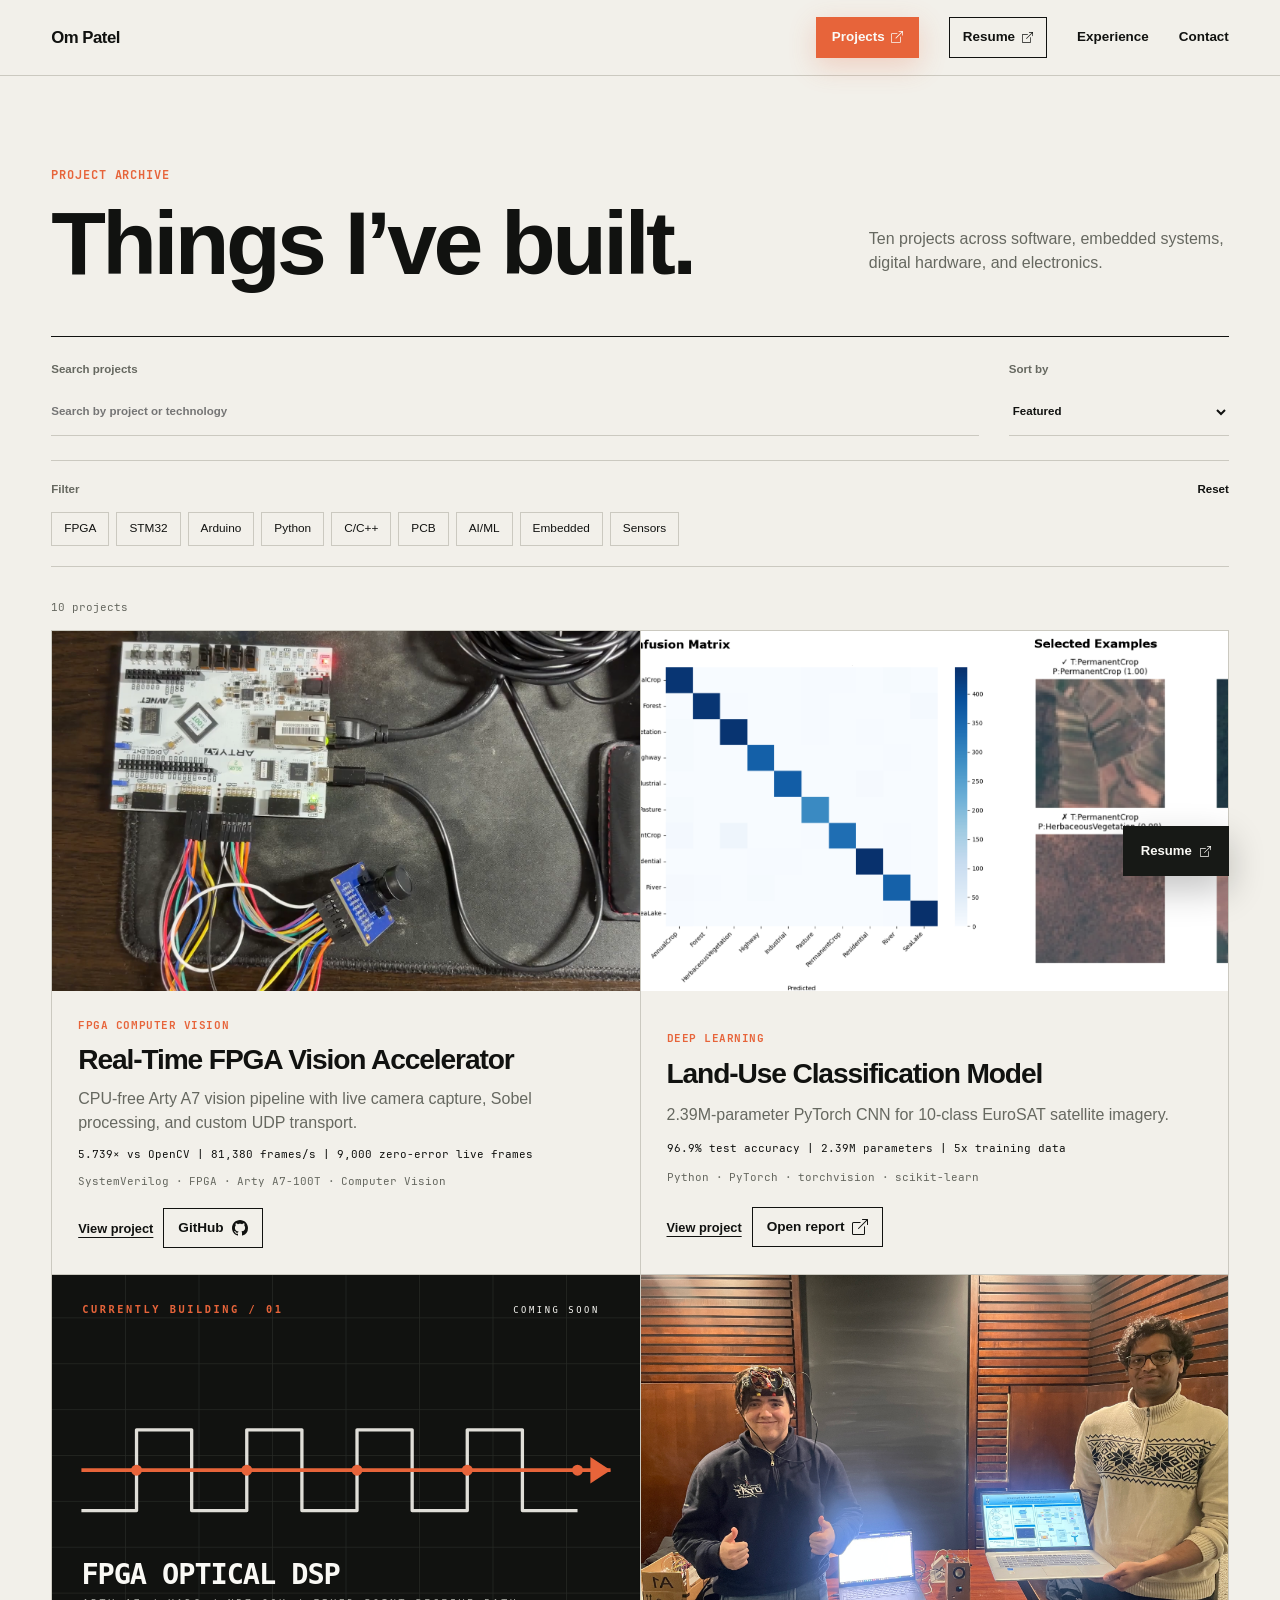
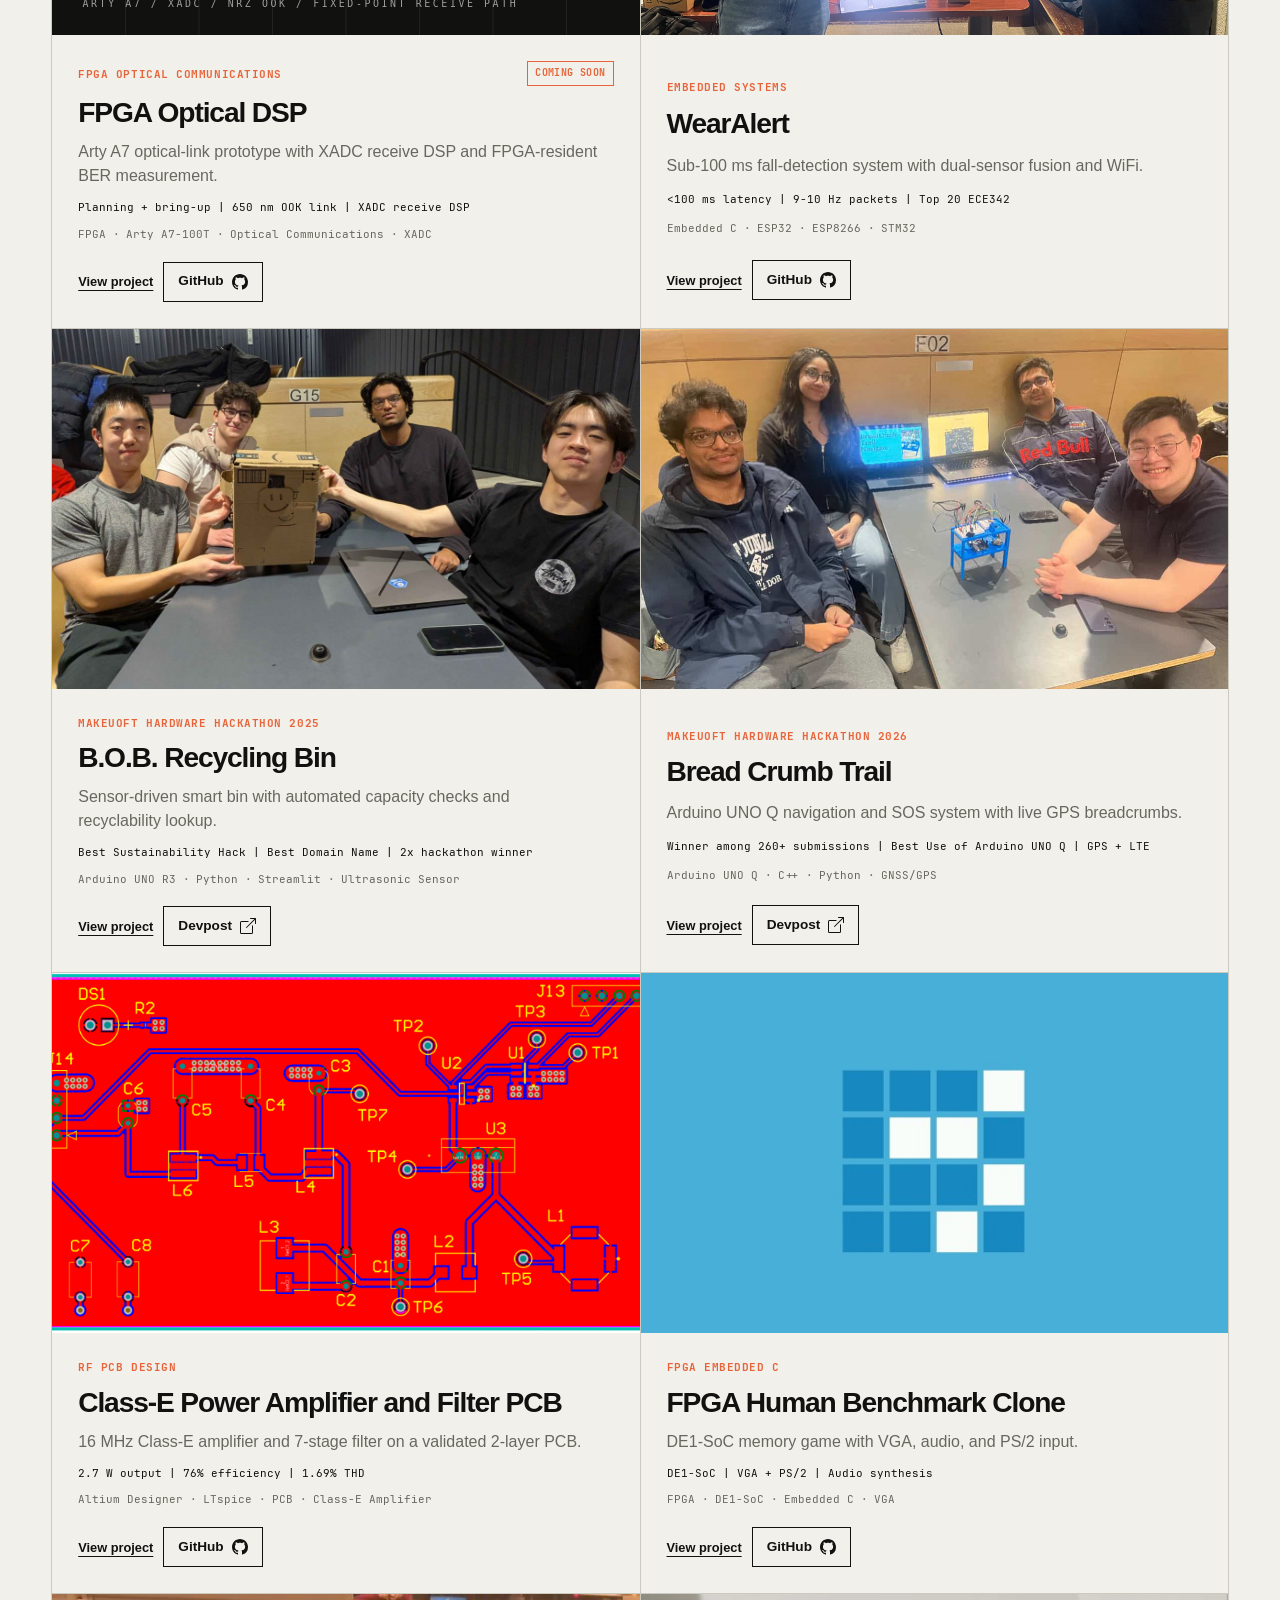
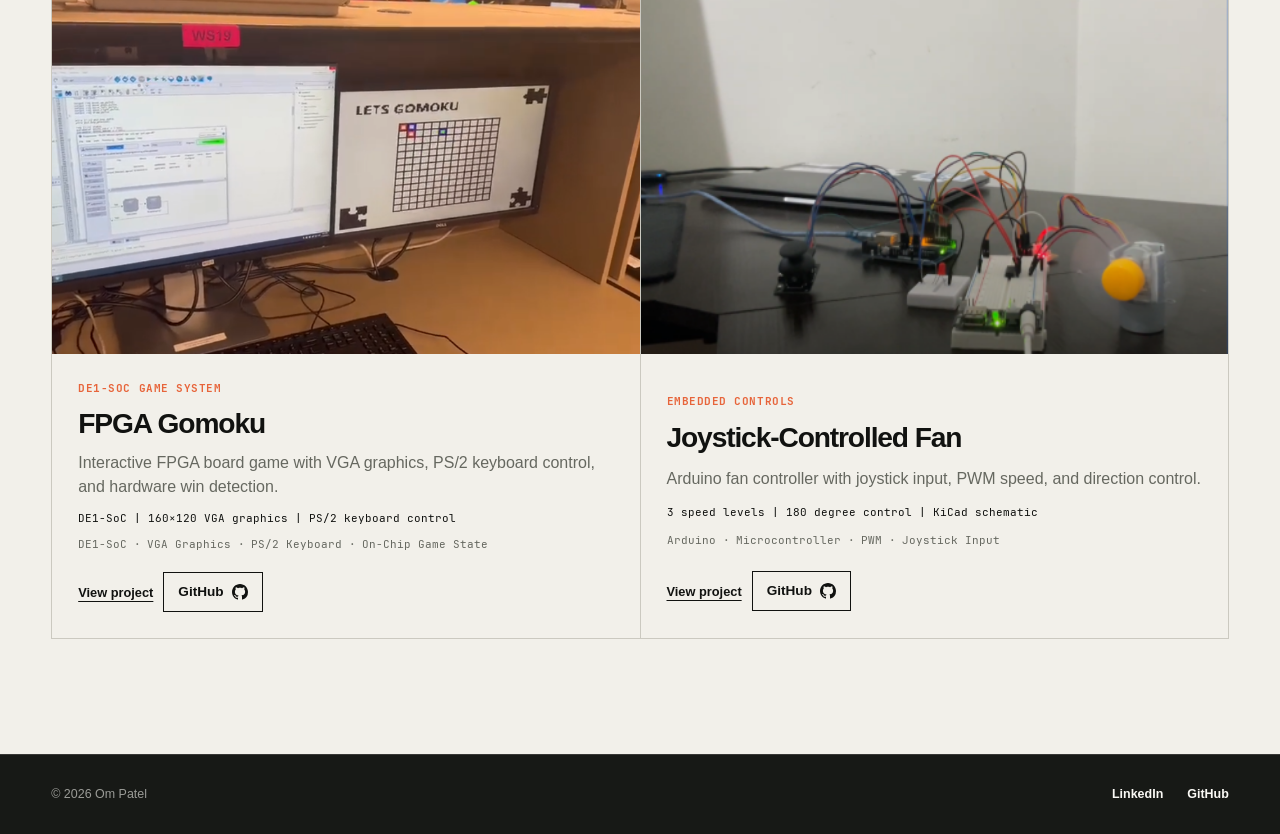
==== projects/index.html @ bb27e482 "update urls" ====
<!DOCTYPE html>
<html lang="en">
<head>
  <meta charset="UTF-8" />
  <meta name="viewport" content="width=device-width, initial-scale=1.0" />
  <base href="/" />
  <meta name="description" content="Engineering projects by Om Patel across software, embedded systems, FPGA, PCB design, and machine learning." />
  <meta property="og:title" content="Projects | Om Patel" />
  <meta property="og:description" content="Software, embedded systems, FPGA, PCB, and machine learning projects." />
  <meta property="og:type" content="website" />
  <meta property="og:url" content="https://ompatel.ca/projects/" />
  <meta property="og:site_name" content="Om Patel" />
  <meta property="og:image" content="https://ompatel.ca/statics/deepLearningProject/confusionAndExample.png" />
  <meta property="og:image:secure_url" content="https://ompatel.ca/statics/deepLearningProject/confusionAndExample.png" />
  <meta property="og:image:type" content="image/png" />
  <meta property="og:image:width" content="2140" />
  <meta property="og:image:height" content="924" />
  <meta property="og:image:alt" content="Land-use classification confusion matrix and prediction examples" />
  <meta name="twitter:card" content="summary_large_image" />
  <meta name="twitter:title" content="Projects | Om Patel" />
  <meta name="twitter:description" content="Software, embedded systems, FPGA, PCB, and machine learning projects." />
  <meta name="twitter:image" content="https://ompatel.ca/statics/deepLearningProject/confusionAndExample.png" />
  <meta name="twitter:image:alt" content="Land-use classification confusion matrix and prediction examples" />
  <link rel="canonical" href="https://ompatel.ca/projects/" />
  <title>Projects | Om Patel</title>
  <script>
    if (window.location.pathname.endsWith("/index.html")) {
      window.history.replaceState(null, "", window.location.pathname.replace(/index\.html$/, "") + window.location.search + window.location.hash);
    }
  </script>
  <link rel="preload" as="font" href="fonts/JetBrainsMono-Regular.woff2" type="font/woff2" crossorigin>
  <link rel="stylesheet" href="style.css?v=20260817-1" />
</head>
<body data-page="projects">
  <header class="site-header solid-header">
    <a class="brand" href="/" aria-label="Om Patel home">Om Patel</a>
    <button class="nav-toggle" type="button" aria-label="Toggle navigation" aria-expanded="false">
      <span class="svg-icon icon-distribute-vertical" aria-hidden="true"></span>
    </button>
    <nav class="site-nav" aria-label="Primary navigation">
      <a class="nav-projects" href="/projects/" aria-current="page">Projects <span class="svg-icon icon-external" aria-hidden="true"></span></a>
      <a class="nav-resume" href="statics/resume/Om_Patel_Resume.pdf" target="_blank" rel="noopener">Resume <span class="svg-icon icon-external" aria-hidden="true"></span></a>
      <a href="/#experience-list">Experience</a>
      <a class="nav-contact" href="mailto:omprakash.patel@mail.utoronto.ca">Contact</a>
    </nav>
  </header>

  <main>
    <section class="projects-hero section-shell">
      <div>
        <p class="eyebrow">Project archive</p>
        <h1>Things I’ve built.</h1>
      </div>
      <p>Ten projects across software, embedded systems, digital hardware, and electronics.</p>
    </section>

    <section class="project-browser section-shell">
      <div class="browser-controls">
        <label class="search-box">
          <span>Search projects</span>
          <input id="project-search" type="search" placeholder="Search by project or technology" autocomplete="off" />
        </label>
        <label class="sort-box">
          <span>Sort by</span>
          <select id="project-sort">
            <option value="impact">Featured</option>
            <option value="recent">Newest</option>
            <option value="name">Name</option>
          </select>
        </label>
      </div>
      <div class="filter-shell">
        <div class="filter-head">
          <span>Filter</span>
          <button class="text-button" id="clear-filters" type="button">Reset</button>
        </div>
        <div class="filter-chips" id="project-filters" aria-label="Project filters"></div>
      </div>
      <p class="result-count" id="result-count"></p>
      <div class="project-list" id="project-list" aria-live="polite"></div>
    </section>
  </main>

  <footer class="site-footer">
    <p>© 2026 Om Patel</p>
    <div class="footer-socials">
      <a href="https://www.linkedin.com/in/om-patel-op" target="_blank" rel="noopener">LinkedIn</a>
      <a href="https://github.com/OP-Patel" target="_blank" rel="noopener">GitHub</a>
    </div>
  </footer>

  <a class="resume-dock" href="statics/resume/Om_Patel_Resume.pdf" target="_blank" rel="noopener" aria-label="Open Om Patel's Resume PDF">
    <span>Resume</span>
    <span class="svg-icon icon-external" aria-hidden="true"></span>
  </a>

  <div class="modal" id="project-modal" aria-hidden="true" role="dialog" aria-modal="true" aria-labelledby="modal-title" aria-describedby="modal-summary">
    <div class="modal-card">
      <header class="modal-header">
        <div>
          <p class="eyebrow" id="modal-type"></p>
          <h2 id="modal-title"></h2>
          <p id="modal-summary"></p>
        </div>
        <button class="icon-btn" id="modal-close" type="button" aria-label="Close project details"><svg class="control-icon" aria-hidden="true" viewBox="0 0 24 24" fill="none"><path d="M6 6l12 12M18 6 6 18" /></svg></button>
      </header>
      <div class="modal-body">
        <section class="gallery" aria-label="Project gallery">
          <button class="gallery-btn prev" id="slide-prev" type="button" aria-label="Previous image"><svg class="control-icon" aria-hidden="true" viewBox="0 0 24 24" fill="none"><path d="m15 18-6-6 6-6" /></svg></button>
          <div class="gallery-stage" id="modal-gallery"></div>
          <button class="gallery-btn next" id="slide-next" type="button" aria-label="Next image"><svg class="control-icon" aria-hidden="true" viewBox="0 0 24 24" fill="none"><path d="m9 6 6 6-6 6" /></svg></button>
        </section>
        <aside class="modal-details">
          <div class="stat-row" id="modal-stats"></div>
          <h3>What I built</h3>
          <ul id="modal-details"></ul>
          <h3>Tools</h3>
          <div class="tag-row" id="modal-tags"></div>
          <div class="modal-links" id="modal-links"></div>
        </aside>
      </div>
    </div>
  </div>

  <script src="script.js?v=20260817-1"></script>
</body>
</html>
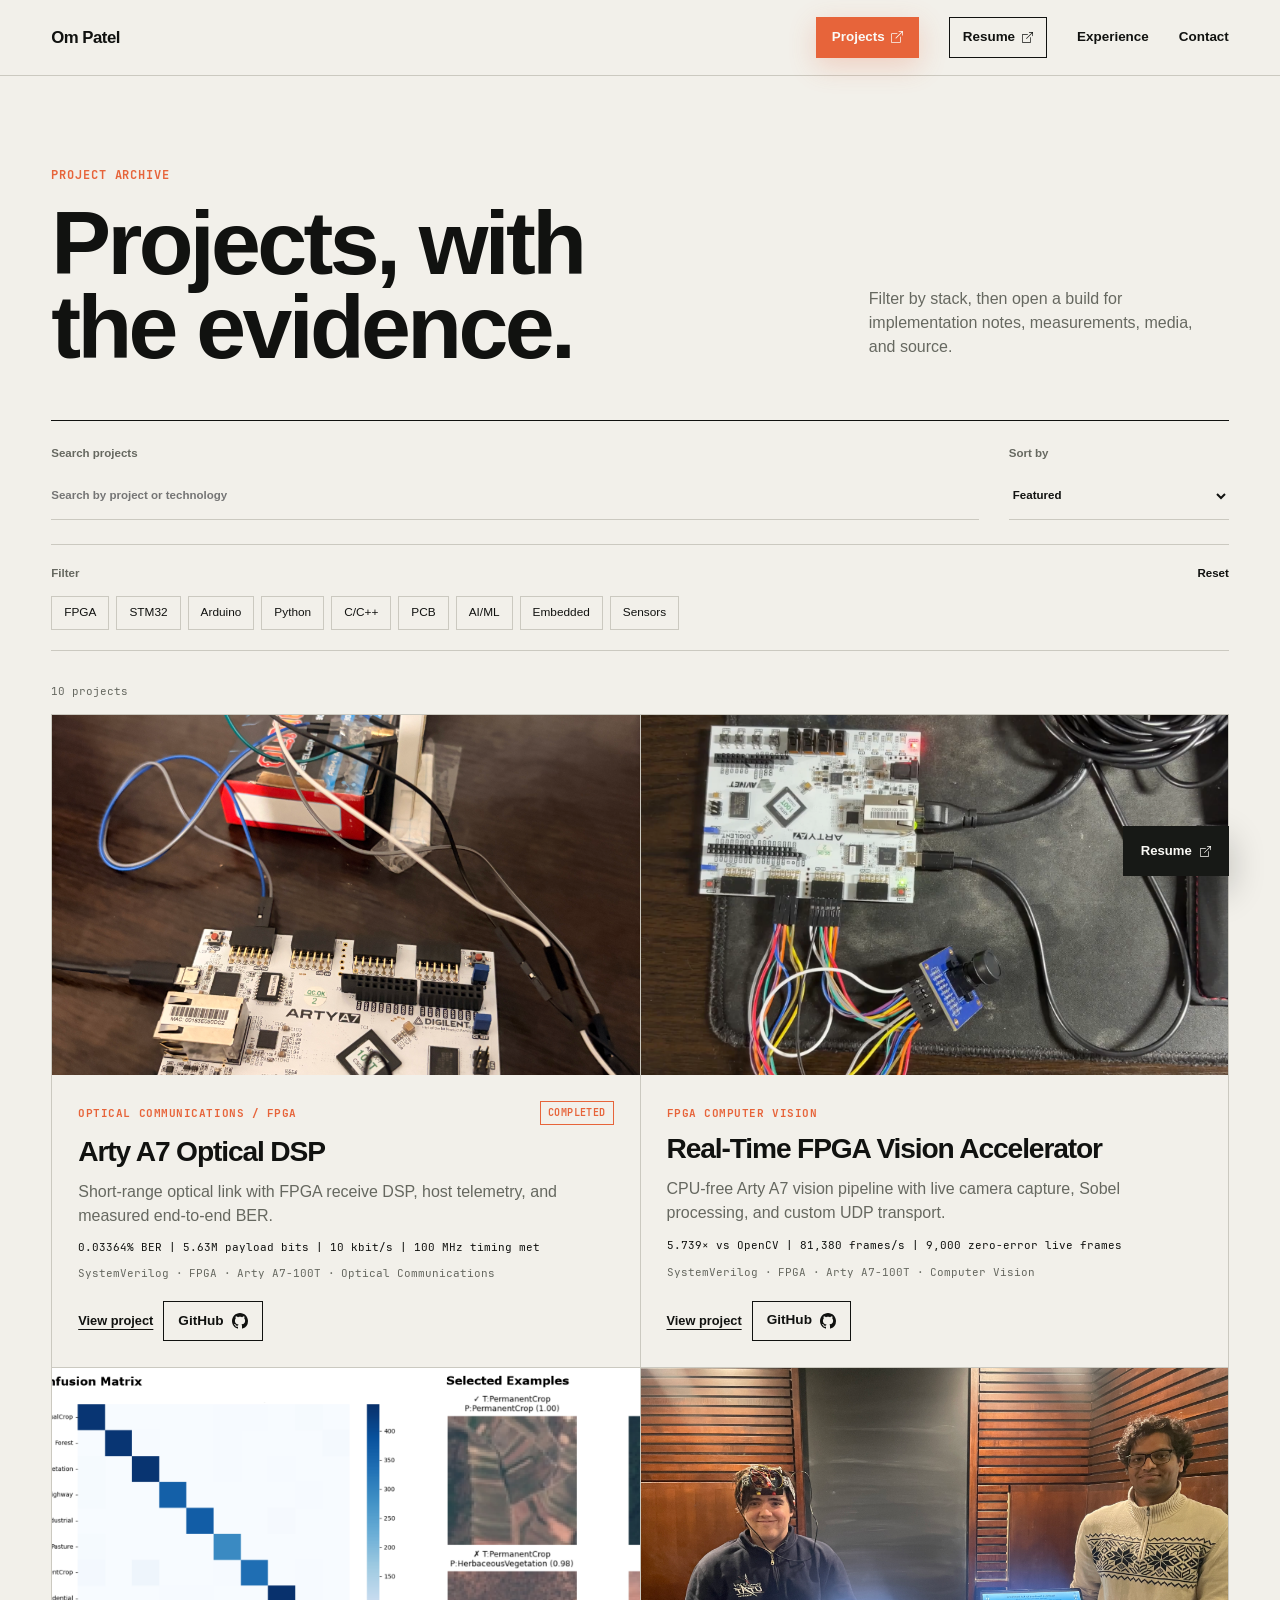
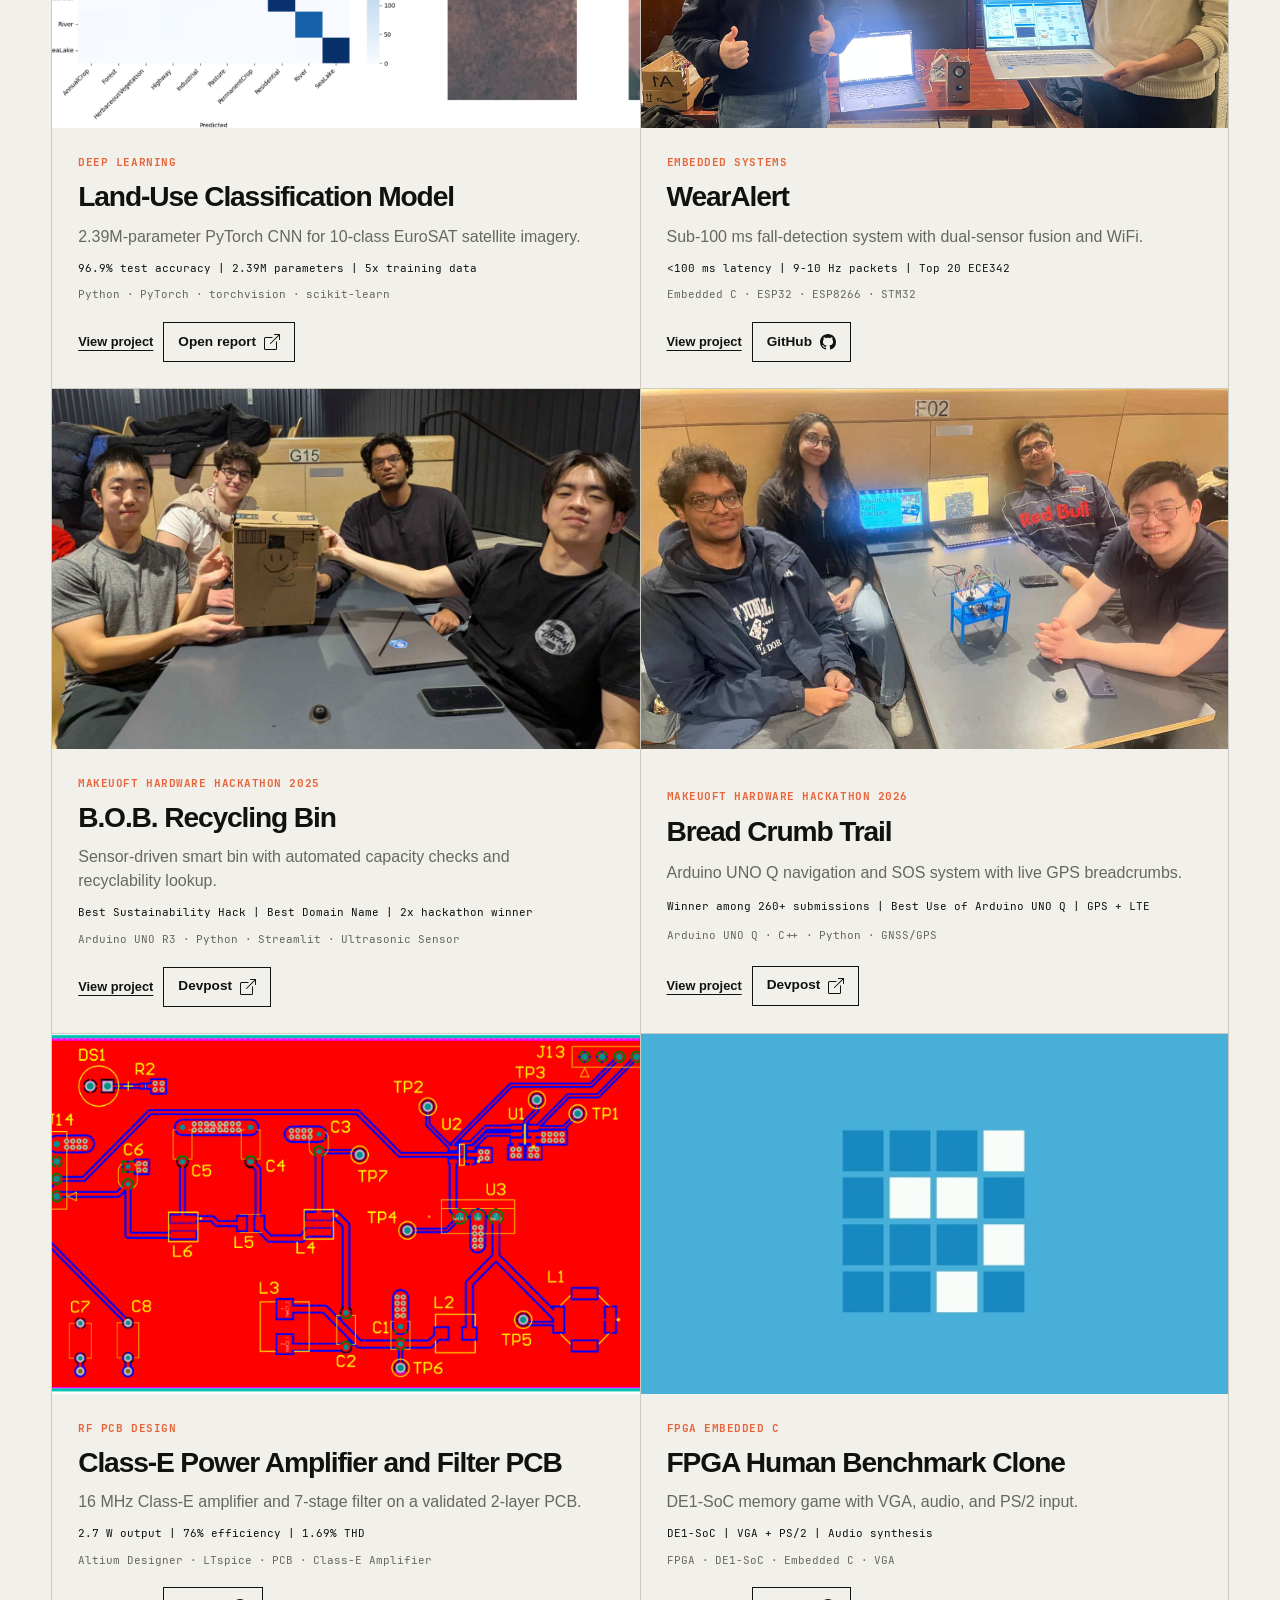
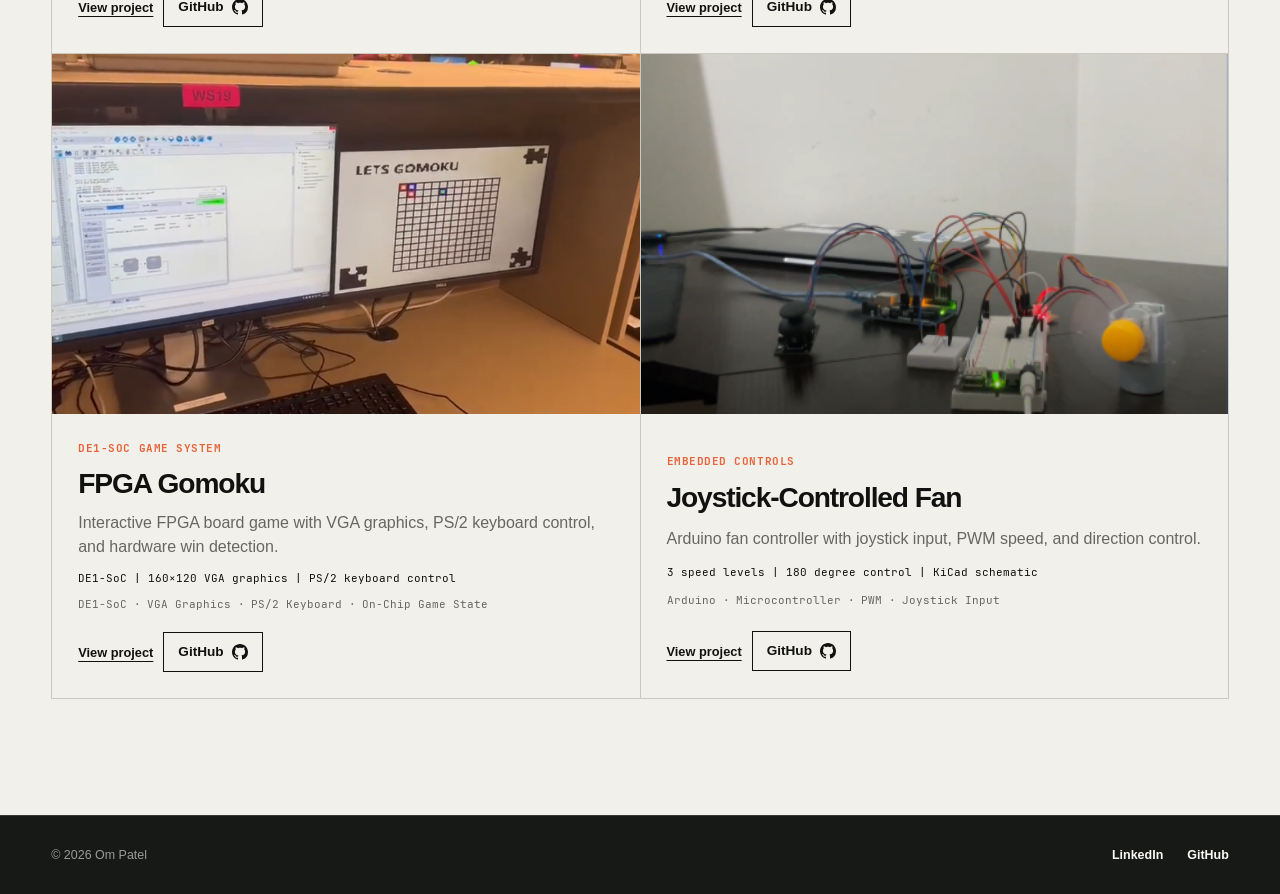
==== commit 69c58890: "update optical dsp project" ====
--- a/projects/index.html
+++ b/projects/index.html
@@ -4,23 +4,23 @@
   <meta charset="UTF-8" />
   <meta name="viewport" content="width=device-width, initial-scale=1.0" />
   <base href="/" />
-  <meta name="description" content="Engineering projects by Om Patel across software, embedded systems, FPGA, PCB design, and machine learning." />
+  <meta name="description" content="Measured engineering projects by Om Patel across FPGA, embedded systems, software, PCB design, and machine learning." />
   <meta property="og:title" content="Projects | Om Patel" />
   <meta property="og:description" content="Software, embedded systems, FPGA, PCB, and machine learning projects." />
   <meta property="og:type" content="website" />
   <meta property="og:url" content="https://ompatel.ca/projects/" />
   <meta property="og:site_name" content="Om Patel" />
-  <meta property="og:image" content="https://ompatel.ca/statics/deepLearningProject/confusionAndExample.png" />
-  <meta property="og:image:secure_url" content="https://ompatel.ca/statics/deepLearningProject/confusionAndExample.png" />
-  <meta property="og:image:type" content="image/png" />
-  <meta property="og:image:width" content="2140" />
-  <meta property="og:image:height" content="924" />
-  <meta property="og:image:alt" content="Land-use classification confusion matrix and prediction examples" />
+  <meta property="og:image" content="https://ompatel.ca/statics/optical-dsp/normal-light-pic.JPG" />
+  <meta property="og:image:secure_url" content="https://ompatel.ca/statics/optical-dsp/normal-light-pic.JPG" />
+  <meta property="og:image:type" content="image/jpeg" />
+  <meta property="og:image:width" content="5712" />
+  <meta property="og:image:height" content="4284" />
+  <meta property="og:image:alt" content="Arty A7 optical DSP prototype with laser and photodiode receiver" />
   <meta name="twitter:card" content="summary_large_image" />
   <meta name="twitter:title" content="Projects | Om Patel" />
   <meta name="twitter:description" content="Software, embedded systems, FPGA, PCB, and machine learning projects." />
-  <meta name="twitter:image" content="https://ompatel.ca/statics/deepLearningProject/confusionAndExample.png" />
-  <meta name="twitter:image:alt" content="Land-use classification confusion matrix and prediction examples" />
+  <meta name="twitter:image" content="https://ompatel.ca/statics/optical-dsp/normal-light-pic.JPG" />
+  <meta name="twitter:image:alt" content="Arty A7 optical DSP prototype with laser and photodiode receiver" />
   <link rel="canonical" href="https://ompatel.ca/projects/" />
   <title>Projects | Om Patel</title>
   <script>
@@ -29,7 +29,7 @@
     }
   </script>
   <link rel="preload" as="font" href="fonts/JetBrainsMono-Regular.woff2" type="font/woff2" crossorigin>
-  <link rel="stylesheet" href="style.css?v=20260817-1" />
+  <link rel="stylesheet" href="style.css?v=20260823-1" />
 </head>
 <body data-page="projects">
   <header class="site-header solid-header">
@@ -49,9 +49,9 @@
     <section class="projects-hero section-shell">
       <div>
         <p class="eyebrow">Project archive</p>
-        <h1>Things I’ve built.</h1>
+        <h1>Projects, with the evidence.</h1>
       </div>
-      <p>Ten projects across software, embedded systems, digital hardware, and electronics.</p>
+      <p>Filter by stack, then open a build for implementation notes, measurements, media, and source.</p>
     </section>
 
     <section class="project-browser section-shell">
@@ -122,6 +122,6 @@
     </div>
   </div>
 
-  <script src="script.js?v=20260817-1"></script>
+  <script src="script.js?v=20260823-1"></script>
 </body>
 </html>
